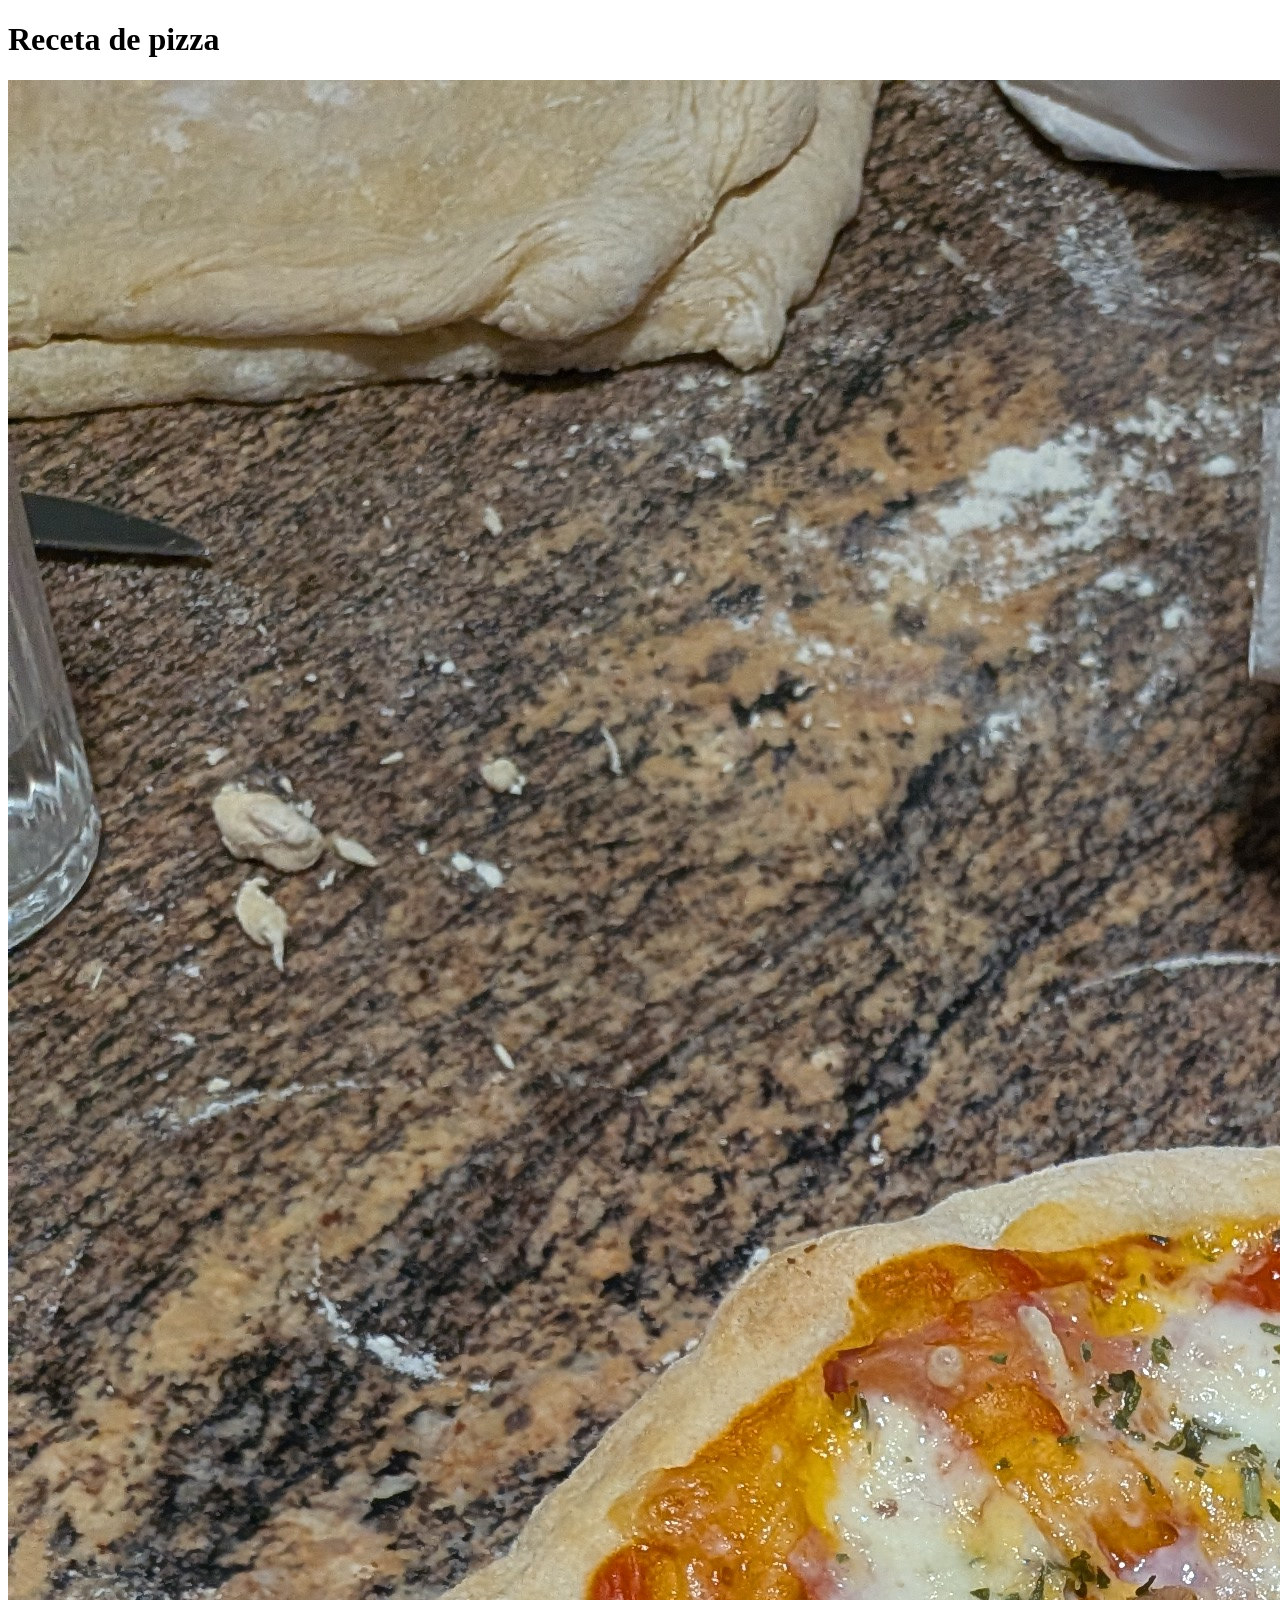
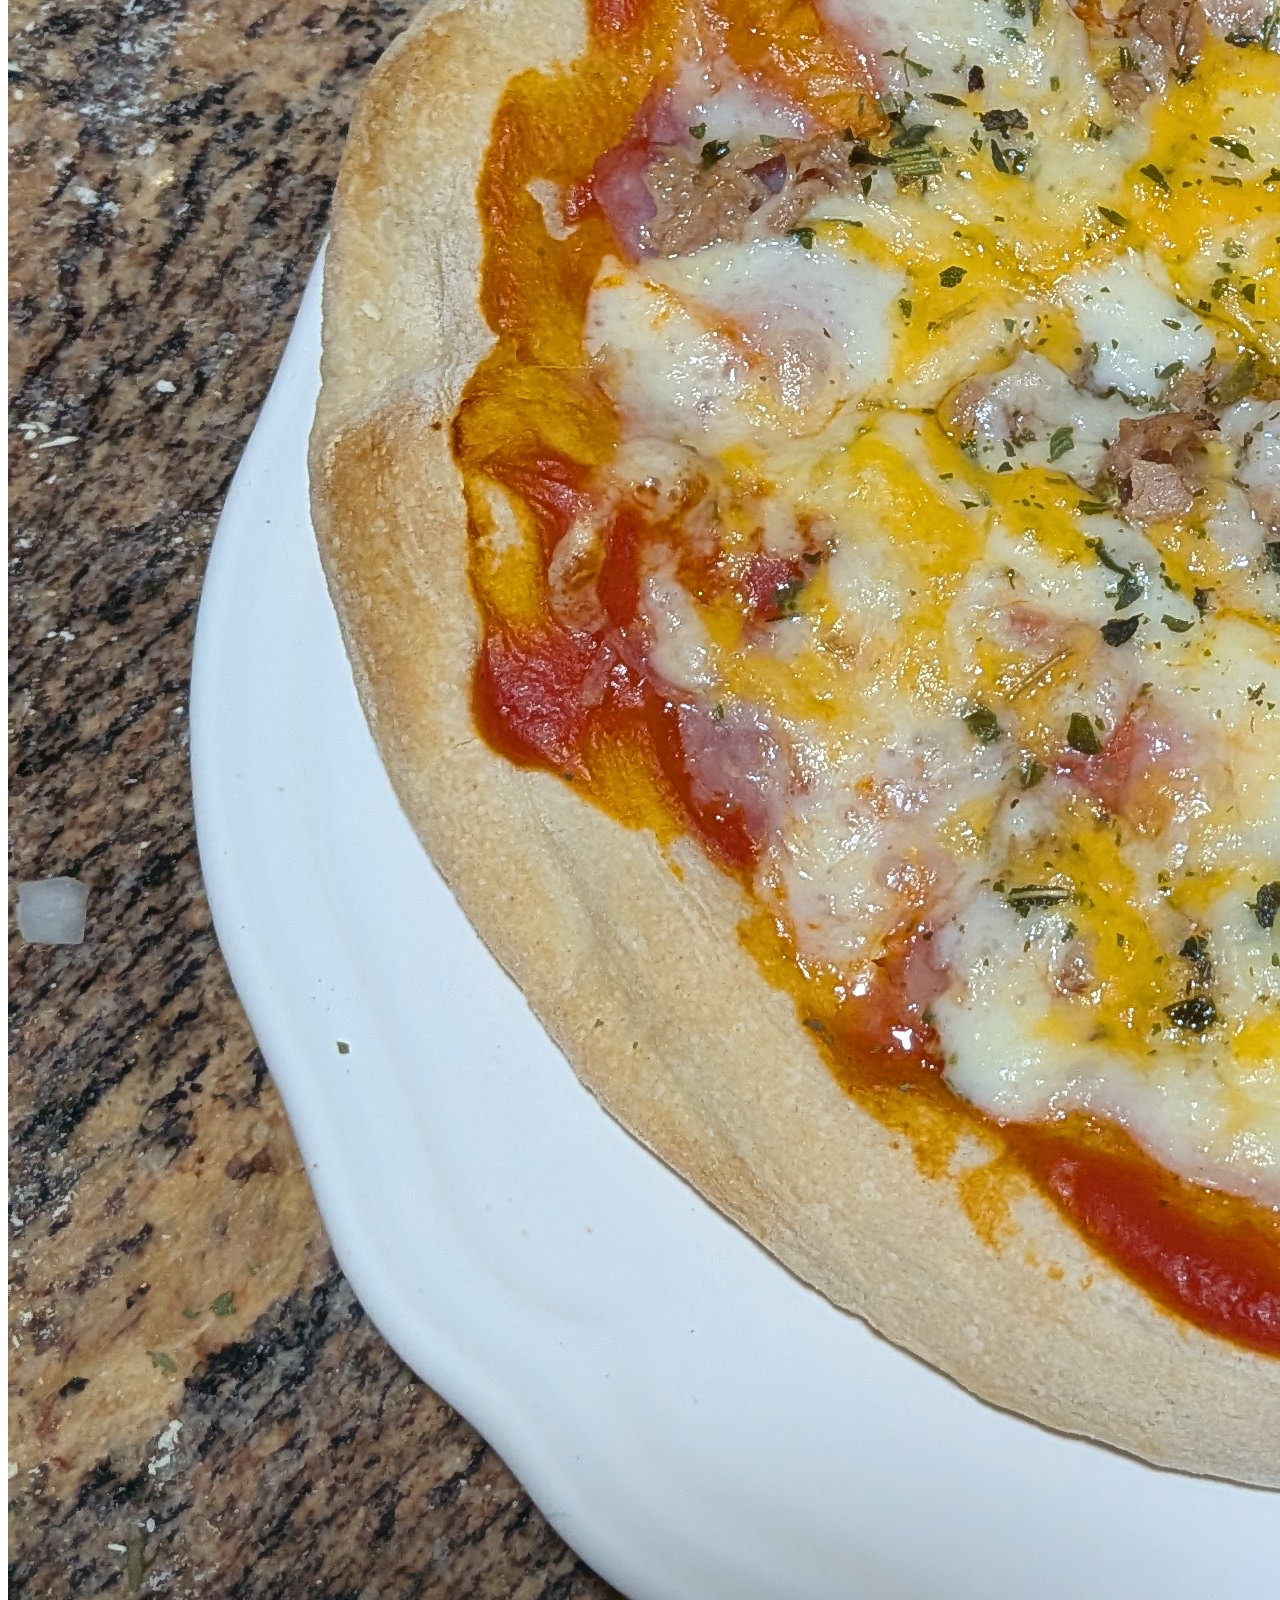
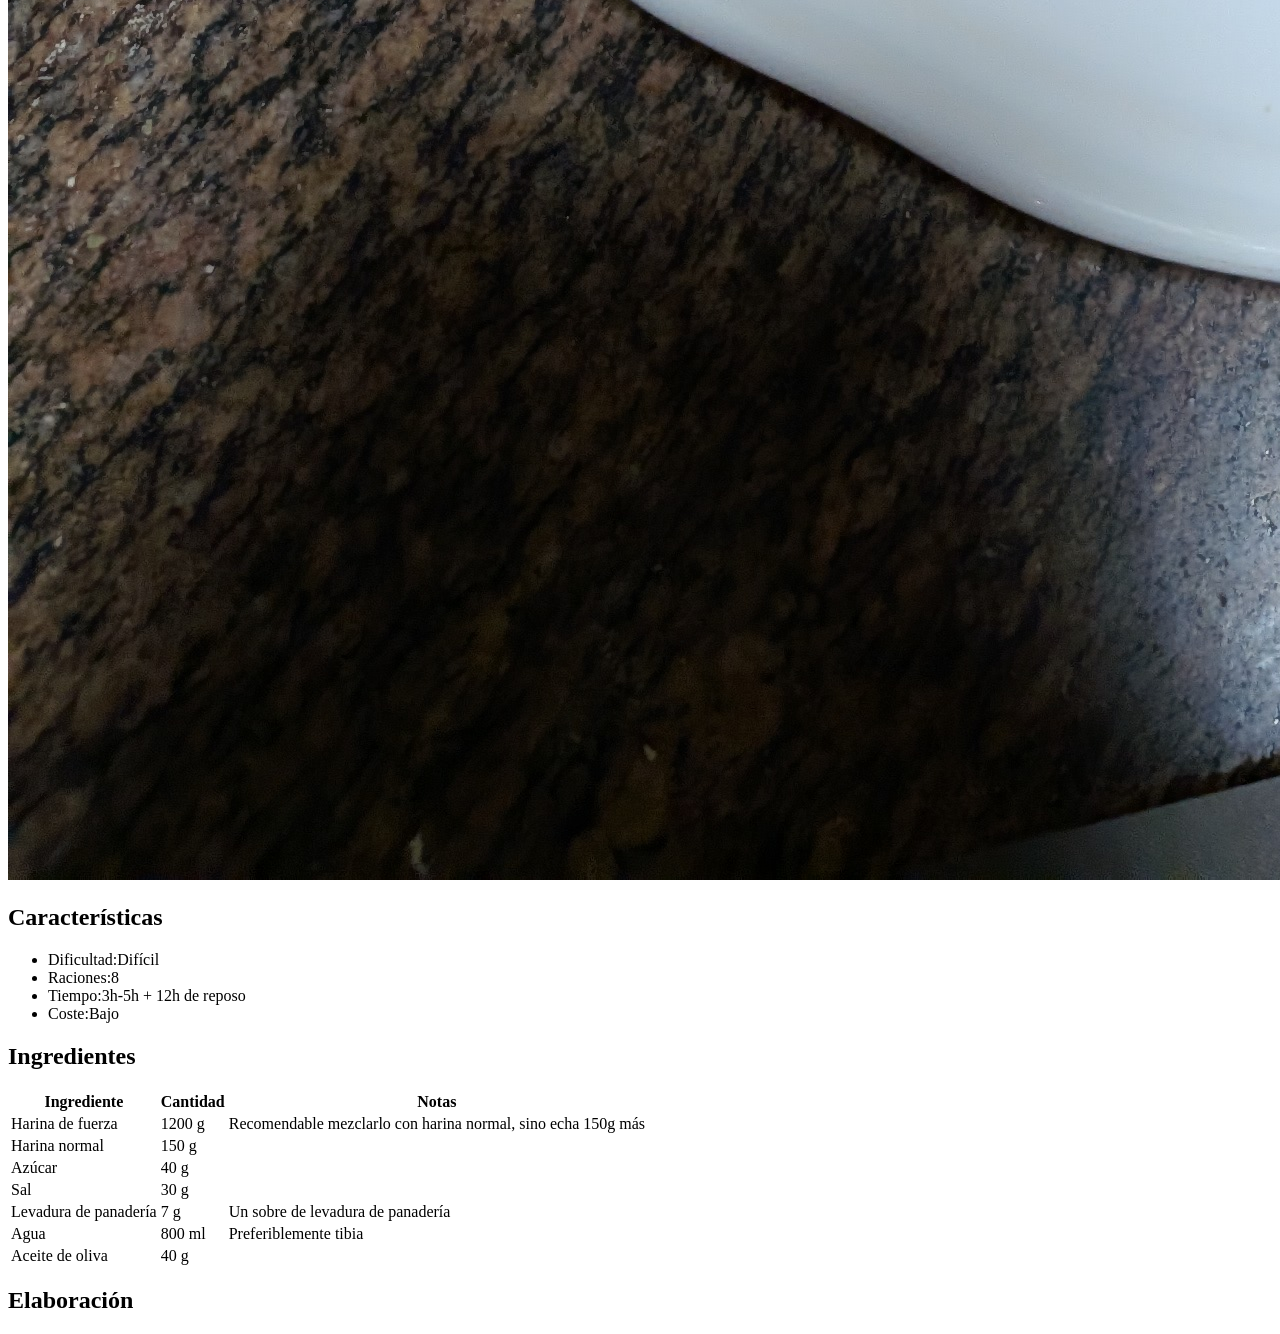
==== UD2/Practica02/index.html @ 5b9cde02 "Práctica 2 empezada" ====
﻿<!doctype html>
<html lang="es">
<head>
    <meta charset="UTF-8">
    <meta name="viewport"
          content="width=device-width, user-scalable=no, initial-scale=1.0, maximum-scale=1.0, minimum-scale=1.0">
    <meta http-equiv="X-UA-Compatible" content="ie=edge">
    <meta name="author" content="Mario Ruiz Merino">
    <link rel="stylesheet" href="estilos.css" type="text/css">
    <title>Recetas de cocina</title>
</head>
<body>
    <header></header>
    <main>
        <div class="receta">
            <h1>Receta de pizza</h1>
            <div class="imagen-receta">
                <img src="imagenes/pizza.jpg" alt="Foto pizza">
            </div>
            <div class="caracteristicas">
                <h2>Características</h2>
                <ul>
                    <li><span class="caracteristicas-color">Dificultad:</span>Difícil</li>
                    <li><span class="caracteristicas-color">Raciones:</span>8</li>
                    <li><span class="caracteristicas-color">Tiempo:</span>3h-5h + 12h de reposo</li>
                    <li><span class="caracteristicas-color">Coste:</span>Bajo</li>
                </ul>
            </div>
            <div class="ingredientes">
                <h2>Ingredientes</h2>
                <table>
                    <thead>
                        <tr>
                            <th>Ingrediente</th>
                            <th>Cantidad</th>
                            <th>Notas</th>
                        </tr>
                    </thead>
                    <tr>
                        <td>Harina de fuerza</td>
                        <td>1200 g</td>
                        <td>Recomendable mezclarlo con harina normal, sino echa 150g más </td>
                    </tr>
                    <tr>
                        <td>Harina normal</td>
                        <td>150 g</td>
                        <td></td>
                    </tr>
                    <tr>
                        <td>Azúcar</td>
                        <td>40 g</td>
                        <td></td>
                    </tr>
                    <tr>
                        <td>Sal</td>
                        <td>30 g</td>
                        <td></td>
                    </tr>
                    <tr>
                        <td>Levadura de panadería</td>
                        <td>7 g</td>
                        <td>Un sobre de levadura de panadería</td>
                    </tr>
                    <tr>
                        <td>Agua</td>
                        <td>800 ml</td>
                        <td>Preferiblemente tibia</td>
                    </tr>
                    <tr>
                        <td>Aceite de oliva</td>
                        <td>40 g</td>
                        <td></td>
                    </tr>
                </table>
            </div>
            <div class="elaboracion">
                <h2>Elaboración</h2>
                <p></p>
            </div>
        </div>
    </main>
    <footer></footer>
</body>
</html>
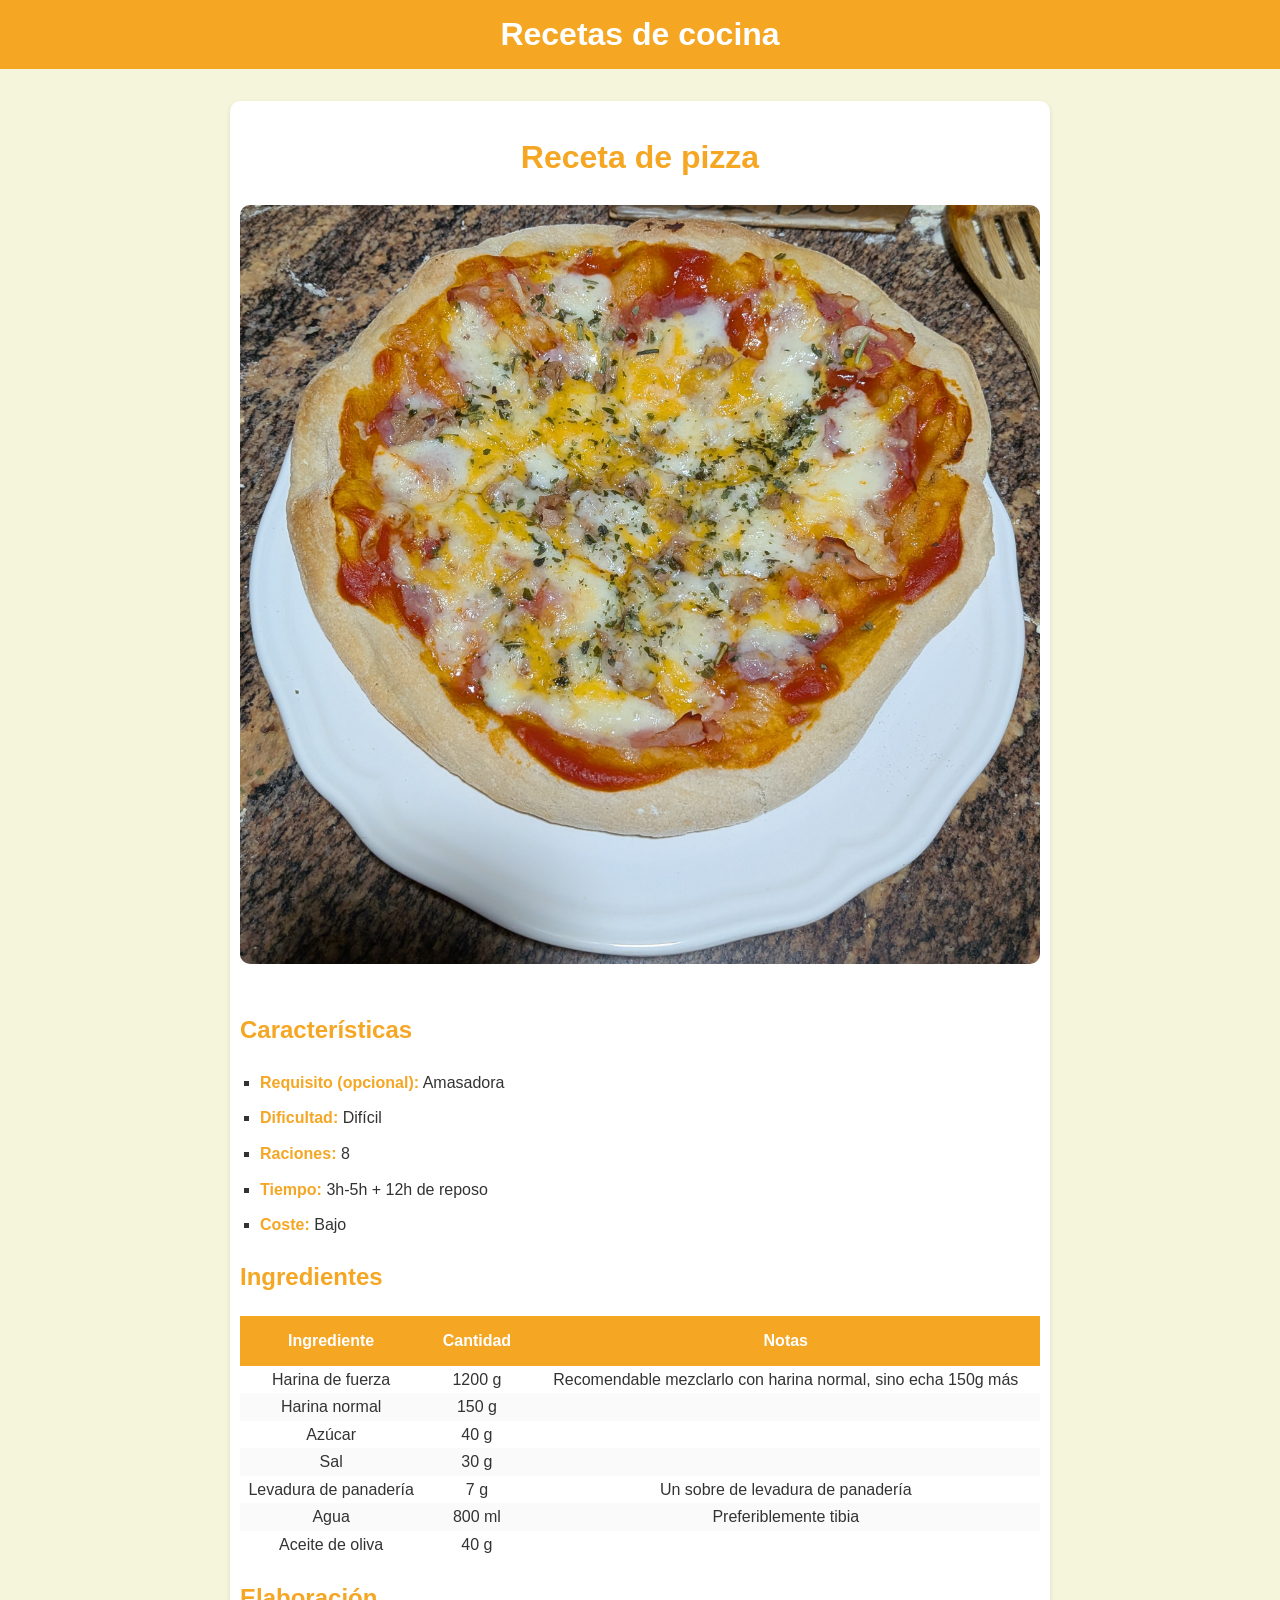
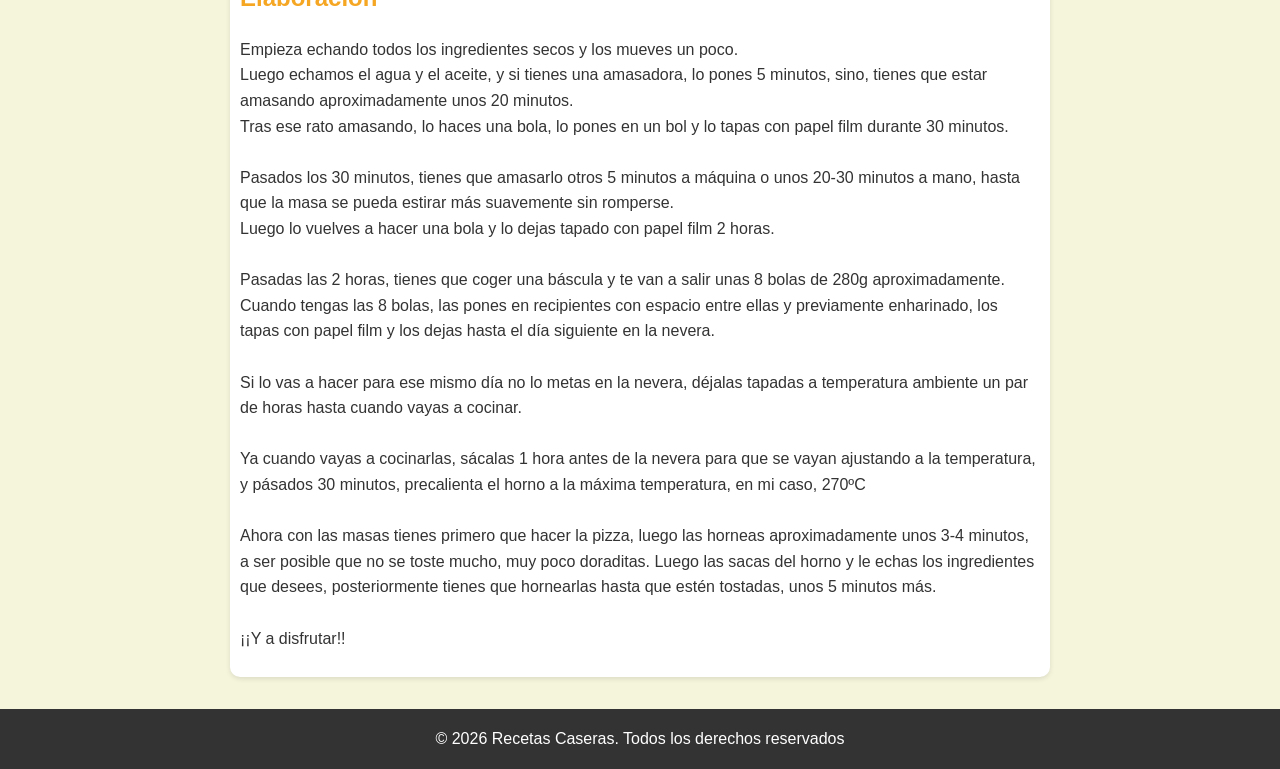
==== commit 859f50b6: "Práctica 02 terminada" ====
--- a/UD2/Practica02/index.html
+++ b/UD2/Practica02/index.html
@@ -10,7 +10,9 @@
     <title>Recetas de cocina</title>
 </head>
 <body>
-    <header></header>
+    <header>
+        <h1>Recetas de cocina</h1>
+    </header>
     <main>
         <div class="receta">
             <h1>Receta de pizza</h1>
@@ -20,10 +22,11 @@
             <div class="caracteristicas">
                 <h2>Características</h2>
                 <ul>
-                    <li><span class="caracteristicas-color">Dificultad:</span>Difícil</li>
-                    <li><span class="caracteristicas-color">Raciones:</span>8</li>
-                    <li><span class="caracteristicas-color">Tiempo:</span>3h-5h + 12h de reposo</li>
-                    <li><span class="caracteristicas-color">Coste:</span>Bajo</li>
+                    <li><span class="caracteristicas-color">Requisito (opcional):</span> Amasadora</li>
+                    <li><span class="caracteristicas-color">Dificultad:</span> Difícil</li>
+                    <li><span class="caracteristicas-color">Raciones:</span> 8</li>
+                    <li><span class="caracteristicas-color">Tiempo:</span> 3h-5h + 12h de reposo</li>
+                    <li><span class="caracteristicas-color">Coste:</span> Bajo</li>
                 </ul>
             </div>
             <div class="ingredientes">
@@ -36,49 +39,72 @@
                             <th>Notas</th>
                         </tr>
                     </thead>
-                    <tr>
-                        <td>Harina de fuerza</td>
-                        <td>1200 g</td>
-                        <td>Recomendable mezclarlo con harina normal, sino echa 150g más </td>
-                    </tr>
-                    <tr>
-                        <td>Harina normal</td>
-                        <td>150 g</td>
-                        <td></td>
-                    </tr>
-                    <tr>
-                        <td>Azúcar</td>
-                        <td>40 g</td>
-                        <td></td>
-                    </tr>
-                    <tr>
-                        <td>Sal</td>
-                        <td>30 g</td>
-                        <td></td>
-                    </tr>
-                    <tr>
-                        <td>Levadura de panadería</td>
-                        <td>7 g</td>
-                        <td>Un sobre de levadura de panadería</td>
-                    </tr>
-                    <tr>
-                        <td>Agua</td>
-                        <td>800 ml</td>
-                        <td>Preferiblemente tibia</td>
-                    </tr>
-                    <tr>
-                        <td>Aceite de oliva</td>
-                        <td>40 g</td>
-                        <td></td>
-                    </tr>
+                    <tbody>
+                        <tr>
+                            <td>Harina de fuerza</td>
+                            <td>1200 g</td>
+                            <td>Recomendable mezclarlo con harina normal, sino echa 150g más </td>
+                        </tr>
+                        <tr>
+                            <td>Harina normal</td>
+                            <td>150 g</td>
+                            <td></td>
+                        </tr>
+                        <tr>
+                            <td>Azúcar</td>
+                            <td>40 g</td>
+                            <td></td>
+                        </tr>
+                        <tr>
+                            <td>Sal</td>
+                            <td>30 g</td>
+                            <td></td>
+                        </tr>
+                        <tr>
+                            <td>Levadura de panadería</td>
+                            <td>7 g</td>
+                            <td>Un sobre de levadura de panadería</td>
+                        </tr>
+                        <tr>
+                            <td>Agua</td>
+                            <td>800 ml</td>
+                            <td>Preferiblemente tibia</td>
+                        </tr>
+                        <tr>
+                            <td>Aceite de oliva</td>
+                            <td>40 g</td>
+                            <td></td>
+                        </tr>
+                    </tbody>
                 </table>
             </div>
             <div class="elaboracion">
                 <h2>Elaboración</h2>
-                <p></p>
+                <p>
+                    Empieza echando todos los ingredientes secos y los mueves un poco. <br>
+                    Luego echamos el agua y el aceite, y si tienes una amasadora, lo pones 5 minutos, sino, tienes que estar amasando aproximadamente unos 20 minutos. <br>
+                    Tras ese rato amasando, lo haces una bola, lo pones en un bol y lo tapas con papel film durante 30 minutos. <br> <br>
+
+                    Pasados los 30 minutos, tienes que amasarlo otros 5 minutos a máquina o unos 20-30 minutos a mano, hasta que la masa se pueda estirar más suavemente sin romperse.<br>
+                    Luego lo vuelves a hacer una bola y lo dejas tapado con papel film 2 horas. <br> <br>
+
+                    Pasadas las 2 horas, tienes que coger una báscula y te van a salir unas 8 bolas de 280g aproximadamente. Cuando tengas las 8 bolas, las pones en recipientes con espacio entre ellas
+                    y previamente enharinado, los tapas con papel film y los dejas hasta el día siguiente en la nevera. <br><br>
+
+                    Si lo vas a hacer para ese mismo día no lo metas en la nevera, déjalas tapadas a temperatura ambiente un par de horas hasta cuando vayas a cocinar. <br><br>
+
+                    Ya cuando vayas a cocinarlas, sácalas 1 hora antes de la nevera para que se vayan ajustando a la temperatura, y pásados 30 minutos, precalienta el horno a la máxima temperatura, en mi caso, 270ºC <br><br>
+
+                    Ahora con las masas tienes primero que hacer la pizza, luego las horneas aproximadamente unos 3-4 minutos, a ser posible que no se toste mucho, muy poco doraditas. Luego las sacas del horno
+                    y le echas los ingredientes que desees, posteriormente tienes que hornearlas hasta que estén tostadas, unos 5 minutos más. <br><br>
+
+                    ¡¡Y a disfrutar!!
+                </p>
             </div>
         </div>
     </main>
-    <footer></footer>
+    <footer>
+        <p>&copy; 2026 Recetas Caseras. Todos los derechos reservados</p>
+    </footer>
 </body>
 </html>
--- a/UD2/Practica02/estilos.css
+++ b/UD2/Practica02/estilos.css
@@ -0,0 +1,117 @@
+body{
+    font-family: Arial, sans-serif;
+    box-sizing: border-box;
+    margin: 0;
+    padding: 0;
+    display: flex;
+    flex-direction: column;
+    flex-grow: 1;
+    min-height: 100vh;
+}
+
+header{
+    background-color: #F5A623;
+    color: white;
+    display: flex;
+    flex-direction: column;
+    justify-content: center;
+    align-items: center;
+    padding: 1rem;
+
+    h1 {
+        margin: 0;
+    }
+}
+
+main{
+    background-color: beige;
+    padding: 2rem;
+}
+
+.receta{
+    background-color: white;
+    color: #333;
+    box-shadow: 0 2px 5px rgba(0, 0, 0, 0.1);
+    max-width: 800px;
+    border-radius: 10px;
+    padding: 10px;
+    margin: 0 auto;
+    line-height: 1.6;
+
+    h1 {
+        text-align: center;
+        color: #F5A623;
+    }
+
+    h2{
+        color: #F5A623;
+    }
+}
+
+.imagen-receta img{
+        margin-bottom: 20px;
+        height: auto;
+        align-items: center;
+        border-radius: 10px;
+        max-width: 100%;
+}
+
+ul{
+    list-style-type: square;
+    padding-left: 20px;
+
+    li{
+        margin-bottom: 10px;
+    }
+
+    span {
+        color: #F5A623;
+        font-weight: bold;
+    }
+}
+
+.ingredientes {
+    margin-top: 0.5rem;
+
+    table{
+        width: 100%;
+        border-collapse: collapse;
+
+        thead{
+            background-color: #F5A623;
+            color: white;
+            font-weight: bold;
+            text-align: center;
+
+            th {
+            padding: 0.75rem 1rem;
+            }
+        }
+
+        tbody {
+            th {
+                padding: 0.65rem 1rem;
+            }
+
+            border-bottom: 1px solid #eee;
+            tr:nth-child(even) {
+                background-color: #fafafa;
+            }
+
+            &:last-child {
+                border-bottom: 0;
+            }
+
+            text-align: center;
+        }
+
+    }
+}
+
+
+footer{
+    background-color: #333;
+    color: white;
+    text-align: center;
+    padding: 5px 15px;
+}
